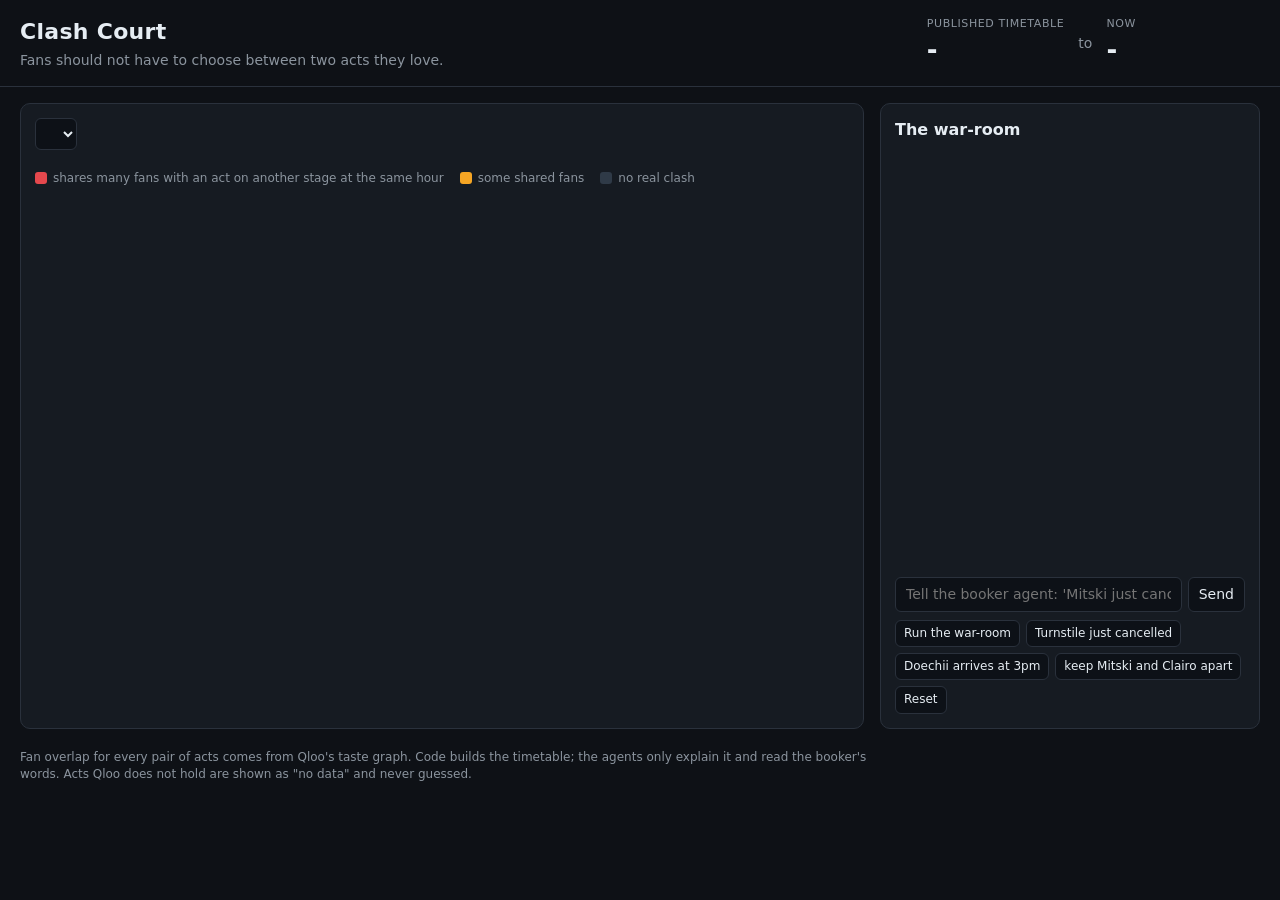
==== static/clash.html @ cb3096f1 "Clash Court phase 4: API with server-held state and versions, war-room page with animated referee mo" ====
<!doctype html>
<html lang="en">
<head>
<meta charset="utf-8">
<meta name="viewport" content="width=device-width, initial-scale=1">
<title>Clash Court</title>
<meta name="description" content="An AI war-room that builds a festival timetable so fans do not have to choose between two acts they love.">
<link rel="stylesheet" href="/static/clash.css">
</head>
<body>
<header>
  <div class="brand">
    <h1>Clash Court</h1>
    <p class="tag">Fans should not have to choose between two acts they love.</p>
  </div>
  <div class="score">
    <div><span class="label">Published timetable</span><span id="pub" class="num">-</span></div>
    <div class="arrow">to</div>
    <div><span class="label">Now</span><span id="now" class="num">-</span></div>
    <div id="cut" class="cut"></div>
  </div>
</header>

<main>
  <section class="board">
    <div class="bar">
      <select id="festival" aria-label="Festival"></select>
      <span id="festnote" class="note"></span>
    </div>
    <div id="grid" class="grid" aria-live="polite"></div>
    <div class="legend">
      <span><i class="sw hot"></i>shares many fans with an act on another stage at the same hour</span>
      <span><i class="sw warm"></i>some shared fans</span>
      <span><i class="sw cool"></i>no real clash</span>
    </div>
    <div id="worst" class="worst"></div>
  </section>

  <aside class="room">
    <h2>The war-room</h2>
    <div id="feed" class="feed"></div>
    <div id="rules" class="rules"></div>
    <form id="cmd" class="cmd" autocomplete="off">
      <input id="text" placeholder="Tell the booker agent: 'Mitski just cancelled', 'Doechii arrives at 3pm'" maxlength="300">
      <button type="submit">Send</button>
    </form>
    <div class="chips">
      <button data-cmd="Run">Run the war-room</button>
      <button data-cmd="Turnstile just cancelled">Turnstile just cancelled</button>
      <button data-cmd="Doechii arrives at 3pm">Doechii arrives at 3pm</button>
      <button data-cmd="keep Mitski and Clairo apart">keep Mitski and Clairo apart</button>
      <button data-cmd="Reset">Reset</button>
    </div>
  </aside>
</main>

<footer>
  Fan overlap for every pair of acts comes from Qloo's taste graph. Code builds the timetable; the agents only explain
  it and read the booker's words. Acts Qloo does not hold are shown as "no data" and never guessed.
</footer>
<script src="/static/clash.js"></script>
</body>
</html>
---- static/clash.css ----
:root {
  --bg: #0e1116; --panel: #161b22; --line: #2a313c; --text: #e6edf3; --muted: #8b949e;
  --hot: #e5484d; --warm: #f5a524; --cool: #2f3a47; --accent: #7c6cff; --good: #3fb950;
}
* { box-sizing: border-box; }
body { margin: 0; background: var(--bg); color: var(--text); font: 14px/1.45 system-ui, -apple-system, Segoe UI, sans-serif; }
header { display: flex; flex-wrap: wrap; gap: 16px; justify-content: space-between; align-items: center;
  padding: 16px 20px; border-bottom: 1px solid var(--line); }
h1 { margin: 0; font-size: 22px; letter-spacing: .3px; }
.tag { margin: 2px 0 0; color: var(--muted); }
.score { display: flex; align-items: center; gap: 14px; }
.score .label { display: block; font-size: 11px; color: var(--muted); text-transform: uppercase; letter-spacing: .6px; }
.num { font-size: 26px; font-weight: 700; font-variant-numeric: tabular-nums; }
.arrow { color: var(--muted); }
.cut { font-weight: 700; color: var(--good); min-width: 110px; }
main { display: grid; grid-template-columns: minmax(0, 1fr) 380px; gap: 16px; padding: 16px 20px; }
@media (max-width: 1000px) { main { grid-template-columns: 1fr; } }
.board, .room { background: var(--panel); border: 1px solid var(--line); border-radius: 10px; padding: 14px; min-width: 0; }
.bar { display: flex; gap: 10px; align-items: center; margin-bottom: 10px; flex-wrap: wrap; }
select, input, button { font: inherit; color: var(--text); background: #0d1117; border: 1px solid var(--line); border-radius: 6px; padding: 6px 10px; }
button { cursor: pointer; }
button:hover { border-color: var(--accent); }
.note { color: var(--muted); font-size: 12px; }
.grid { display: grid; gap: 4px; overflow-x: auto; }
.grid .h { font-size: 11px; color: var(--muted); text-transform: uppercase; letter-spacing: .5px; padding: 4px; }
.grid .t { font-size: 12px; color: var(--muted); padding: 8px 4px; font-variant-numeric: tabular-nums; }
.cell { background: var(--cool); border-radius: 6px; padding: 6px 8px; min-height: 40px; transition: background .4s, transform .3s;
  border: 1px solid transparent; }
.cell .a { font-weight: 600; white-space: nowrap; overflow: hidden; text-overflow: ellipsis; }
.cell .c { font-size: 11px; opacity: .85; white-space: nowrap; overflow: hidden; text-overflow: ellipsis; }
.cell.warm { background: #5a4214; border-color: var(--warm); }
.cell.hot { background: #5c1d22; border-color: var(--hot); }
.cell.empty { background: transparent; border: 1px dashed var(--line); }
.cell.moved { transform: scale(1.06); box-shadow: 0 0 0 2px var(--accent); }
.cell.nodata .a::after { content: " (no data)"; font-weight: 400; color: var(--muted); }
.legend { display: flex; gap: 16px; flex-wrap: wrap; margin-top: 10px; color: var(--muted); font-size: 12px; }
.sw { display: inline-block; width: 12px; height: 12px; border-radius: 3px; margin-right: 6px; vertical-align: -2px; }
.sw.hot { background: var(--hot); } .sw.warm { background: var(--warm); } .sw.cool { background: var(--cool); }
.worst { margin-top: 12px; font-size: 13px; }
.worst h3 { margin: 0 0 6px; font-size: 13px; color: var(--muted); font-weight: 600; }
.room h2 { margin: 0 0 8px; font-size: 16px; }
.feed { height: 420px; overflow-y: auto; display: flex; flex-direction: column; gap: 8px; padding-right: 4px; }
.msg { border-left: 3px solid var(--line); padding: 4px 8px; background: #0d1117; border-radius: 0 6px 6px 0; animation: in .25s ease-out; }
.msg .who { font-size: 11px; text-transform: uppercase; letter-spacing: .5px; color: var(--muted); }
.msg.booker { border-color: var(--accent); }
.msg.fan { border-color: var(--hot); }
.msg.referee { border-color: var(--good); }
.msg.error { border-color: var(--warm); }
@keyframes in { from { opacity: 0; transform: translateY(4px); } to { opacity: 1; transform: none; } }
.rules { font-size: 12px; color: var(--muted); margin: 8px 0; }
.rules span { display: inline-block; border: 1px solid var(--line); border-radius: 999px; padding: 2px 8px; margin: 2px; }
.cmd { display: flex; gap: 6px; }
.cmd input { flex: 1; min-width: 0; }
.chips { display: flex; flex-wrap: wrap; gap: 6px; margin-top: 8px; }
.chips button { font-size: 12px; padding: 4px 8px; }
footer { color: var(--muted); font-size: 12px; padding: 4px 20px 24px; max-width: 900px; }
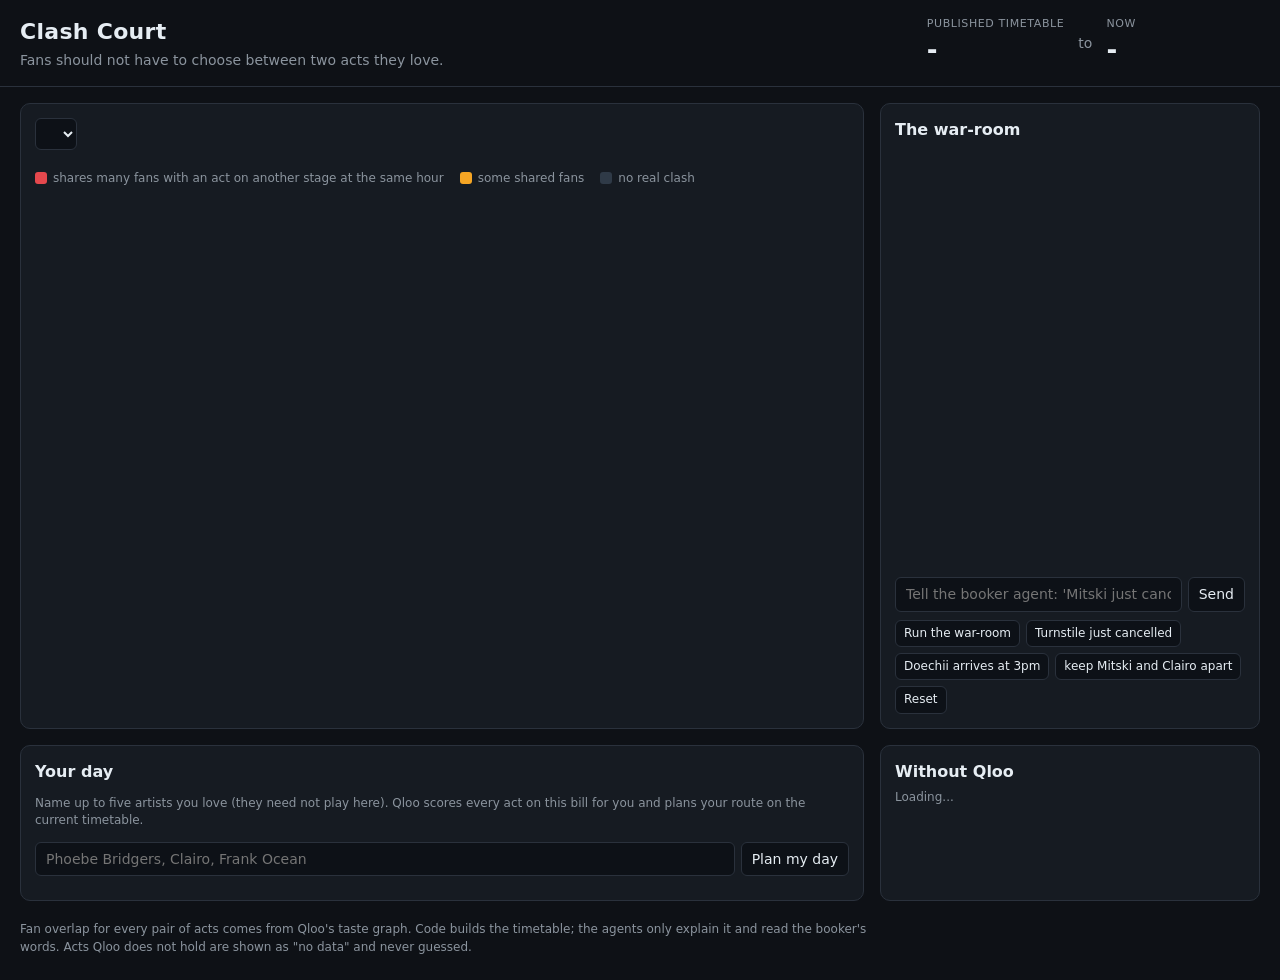
==== commit 809b4baa: "Clash Court phase 5: fan route with clash flags, fan reports weigh the re-plan, model-alone comparis" ====
--- a/static/clash.html
+++ b/static/clash.html
@@ -36,10 +36,27 @@
     <div id="worst" class="worst"></div>
   </section>
 
+  <section class="board fan">
+    <h2>Your day</h2>
+    <p class="note">Name up to five artists you love (they need not play here). Qloo scores every act on this bill for you
+      and plans your route on the current timetable.</p>
+    <form id="routeform" class="cmd" autocomplete="off">
+      <input id="favs" placeholder="Phoebe Bridgers, Clairo, Frank Ocean" maxlength="300">
+      <button type="submit">Plan my day</button>
+    </form>
+    <div id="route" class="route"></div>
+  </section>
+
+  <aside class="room proof">
+    <h2>Without Qloo</h2>
+    <div id="baseline" class="note">Loading...</div>
+  </aside>
+
   <aside class="room">
     <h2>The war-room</h2>
     <div id="feed" class="feed"></div>
     <div id="rules" class="rules"></div>
+    <div id="demand" class="rules"></div>
     <form id="cmd" class="cmd" autocomplete="off">
       <input id="text" placeholder="Tell the booker agent: 'Mitski just cancelled', 'Doechii arrives at 3pm'" maxlength="300">
       <button type="submit">Send</button>
--- a/static/clash.css
+++ b/static/clash.css
@@ -54,3 +54,15 @@
 .chips { display: flex; flex-wrap: wrap; gap: 6px; margin-top: 8px; }
 .chips button { font-size: 12px; padding: 4px 8px; }
 footer { color: var(--muted); font-size: 12px; padding: 4px 20px 24px; max-width: 900px; }
+.fan h2, .proof h2 { margin: 0 0 6px; font-size: 16px; }
+.route { margin-top: 10px; display: grid; gap: 4px; }
+.route .r { display: grid; grid-template-columns: 52px 1fr; gap: 8px; padding: 6px 8px; background: #0d1117; border-radius: 6px; }
+.route .r.top { border-left: 3px solid var(--good); }
+.route .must { color: var(--warm); font-weight: 600; }
+.route .t { color: var(--muted); font-variant-numeric: tabular-nums; }
+.proof .big { font-size: 22px; font-weight: 700; color: var(--warm); }
+.proof p { margin: 6px 0; }
+main { grid-template-areas: "board room" "fan proof"; }
+.board:not(.fan) { grid-area: board; } .fan { grid-area: fan; }
+.room:not(.proof) { grid-area: room; } .proof { grid-area: proof; }
+@media (max-width: 1000px) { main { grid-template-areas: "board" "room" "fan" "proof"; } }
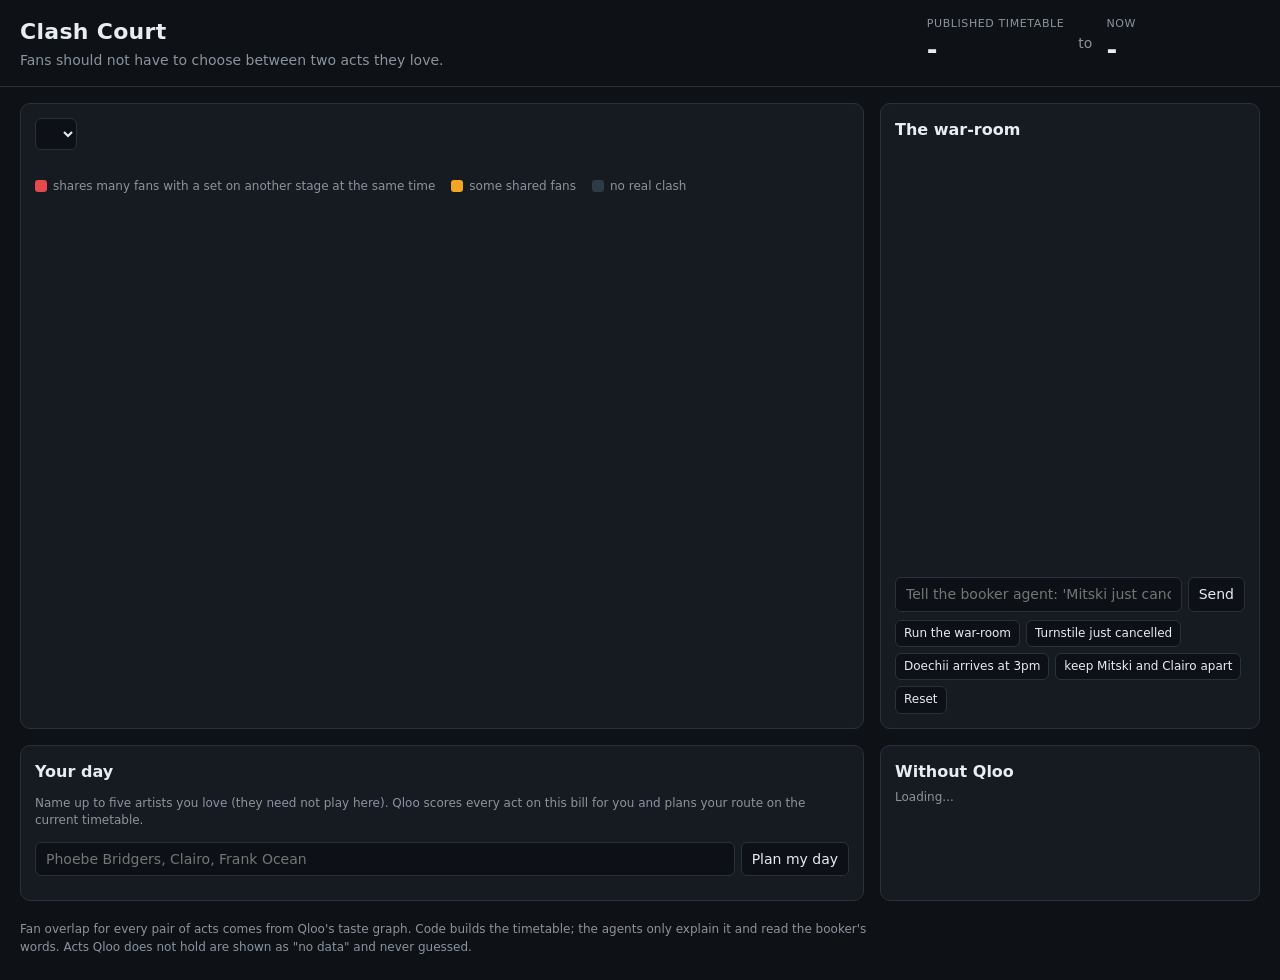
==== commit 60fb3442: "Clash Court on real set times: overlap in minutes, set lengths kept, timeline view, fan route by int" ====
--- a/static/clash.html
+++ b/static/clash.html
@@ -29,7 +29,7 @@
     </div>
     <div id="grid" class="grid" aria-live="polite"></div>
     <div class="legend">
-      <span><i class="sw hot"></i>shares many fans with an act on another stage at the same hour</span>
+      <span><i class="sw hot"></i>shares many fans with a set on another stage at the same time</span>
       <span><i class="sw warm"></i>some shared fans</span>
       <span><i class="sw cool"></i>no real clash</span>
     </div>
--- a/static/clash.css
+++ b/static/clash.css
@@ -66,3 +66,11 @@
 .board:not(.fan) { grid-area: board; } .fan { grid-area: fan; }
 .room:not(.proof) { grid-area: room; } .proof { grid-area: proof; }
 @media (max-width: 1000px) { main { grid-template-areas: "board" "room" "fan" "proof"; } }
+.grid { align-items: start; }
+.axis, .col { position: relative; }
+.col { background: #0d1117; border-radius: 6px; }
+.tick { position: absolute; left: 0; font-size: 11px; color: var(--muted); transform: translateY(-6px); font-variant-numeric: tabular-nums; }
+.line { position: absolute; left: 0; right: 0; border-top: 1px dashed #222a35; }
+.col .cell { position: absolute; left: 3px; right: 3px; overflow: hidden; min-height: 0; padding: 3px 6px; }
+.grid { overflow: visible; padding-bottom: 8px; }
+@media (max-width: 700px) { .board:not(.fan) { overflow-x: auto; } }
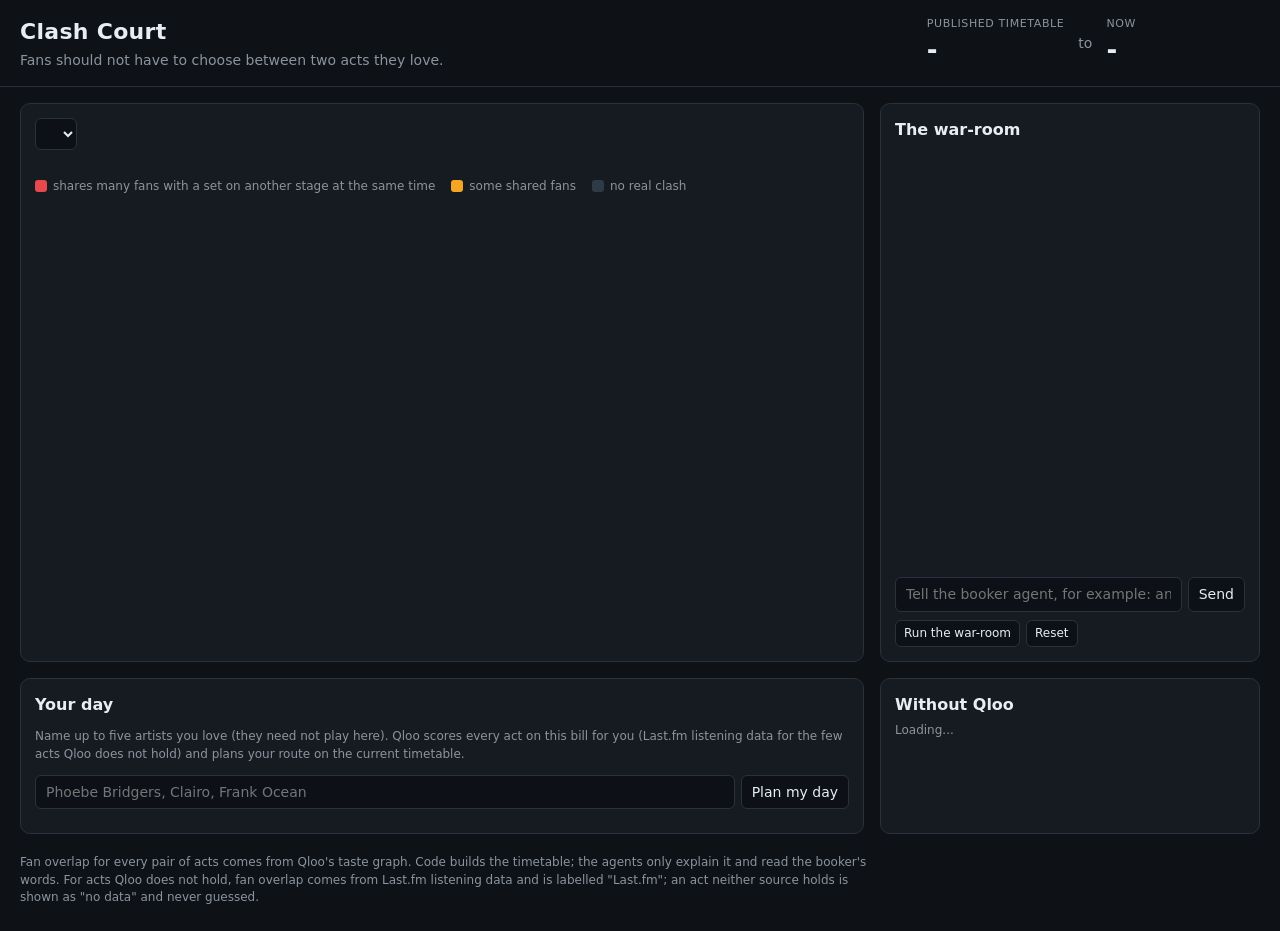
==== commit 762ac41f: "Clash Court demo pass: example booker orders per festival, phone layout fix, minimum move gain 0.01," ====
--- a/static/clash.html
+++ b/static/clash.html
@@ -39,7 +39,7 @@
   <section class="board fan">
     <h2>Your day</h2>
     <p class="note">Name up to five artists you love (they need not play here). Qloo scores every act on this bill for you
-      and plans your route on the current timetable.</p>
+      (Last.fm listening data for the few acts Qloo does not hold) and plans your route on the current timetable.</p>
     <form id="routeform" class="cmd" autocomplete="off">
       <input id="favs" placeholder="Phoebe Bridgers, Clairo, Frank Ocean" maxlength="300">
       <button type="submit">Plan my day</button>
@@ -58,14 +58,12 @@
     <div id="rules" class="rules"></div>
     <div id="demand" class="rules"></div>
     <form id="cmd" class="cmd" autocomplete="off">
-      <input id="text" placeholder="Tell the booker agent: 'Mitski just cancelled', 'Doechii arrives at 3pm'" maxlength="300">
+      <input id="text" placeholder="Tell the booker agent, for example: an act just cancelled" maxlength="300">
       <button type="submit">Send</button>
     </form>
     <div class="chips">
       <button data-cmd="Run">Run the war-room</button>
-      <button data-cmd="Turnstile just cancelled">Turnstile just cancelled</button>
-      <button data-cmd="Doechii arrives at 3pm">Doechii arrives at 3pm</button>
-      <button data-cmd="keep Mitski and Clairo apart">keep Mitski and Clairo apart</button>
+      <span id="examples"></span>
       <button data-cmd="Reset">Reset</button>
     </div>
   </aside>
@@ -73,7 +71,8 @@
 
 <footer>
   Fan overlap for every pair of acts comes from Qloo's taste graph. Code builds the timetable; the agents only explain
-  it and read the booker's words. Acts Qloo does not hold are shown as "no data" and never guessed.
+  it and read the booker's words. For acts Qloo does not hold, fan overlap comes from Last.fm
+  listening data and is labelled "Last.fm"; an act neither source holds is shown as "no data" and never guessed.
 </footer>
 <script src="/static/clash.js"></script>
 </body>
--- a/static/clash.css
+++ b/static/clash.css
@@ -14,10 +14,11 @@
 .arrow { color: var(--muted); }
 .cut { font-weight: 700; color: var(--good); min-width: 110px; }
 main { display: grid; grid-template-columns: minmax(0, 1fr) 380px; gap: 16px; padding: 16px 20px; }
-@media (max-width: 1000px) { main { grid-template-columns: 1fr; } }
+@media (max-width: 1000px) { main { grid-template-columns: minmax(0, 1fr); } }
 .board, .room { background: var(--panel); border: 1px solid var(--line); border-radius: 10px; padding: 14px; min-width: 0; }
 .bar { display: flex; gap: 10px; align-items: center; margin-bottom: 10px; flex-wrap: wrap; }
 select, input, button { font: inherit; color: var(--text); background: #0d1117; border: 1px solid var(--line); border-radius: 6px; padding: 6px 10px; }
+select { max-width: 100%; }
 button { cursor: pointer; }
 button:hover { border-color: var(--accent); }
 .note { color: var(--muted); font-size: 12px; }
@@ -33,6 +34,8 @@
 .cell.empty { background: transparent; border: 1px dashed var(--line); }
 .cell.moved { transform: scale(1.06); box-shadow: 0 0 0 2px var(--accent); }
 .cell.nodata .a::after { content: " (no data)"; font-weight: 400; color: var(--muted); }
+.cell.lastfm { outline: 1.5px dotted var(--muted); outline-offset: -3px; }
+.cell.lastfm .a::after { content: " (Last.fm)"; font-weight: 400; color: var(--muted); }
 .legend { display: flex; gap: 16px; flex-wrap: wrap; margin-top: 10px; color: var(--muted); font-size: 12px; }
 .sw { display: inline-block; width: 12px; height: 12px; border-radius: 3px; margin-right: 6px; vertical-align: -2px; }
 .sw.hot { background: var(--hot); } .sw.warm { background: var(--warm); } .sw.cool { background: var(--cool); }
@@ -53,6 +56,7 @@
 .cmd input { flex: 1; min-width: 0; }
 .chips { display: flex; flex-wrap: wrap; gap: 6px; margin-top: 8px; }
 .chips button { font-size: 12px; padding: 4px 8px; }
+#examples { display: contents; }
 footer { color: var(--muted); font-size: 12px; padding: 4px 20px 24px; max-width: 900px; }
 .fan h2, .proof h2 { margin: 0 0 6px; font-size: 16px; }
 .route { margin-top: 10px; display: grid; gap: 4px; }
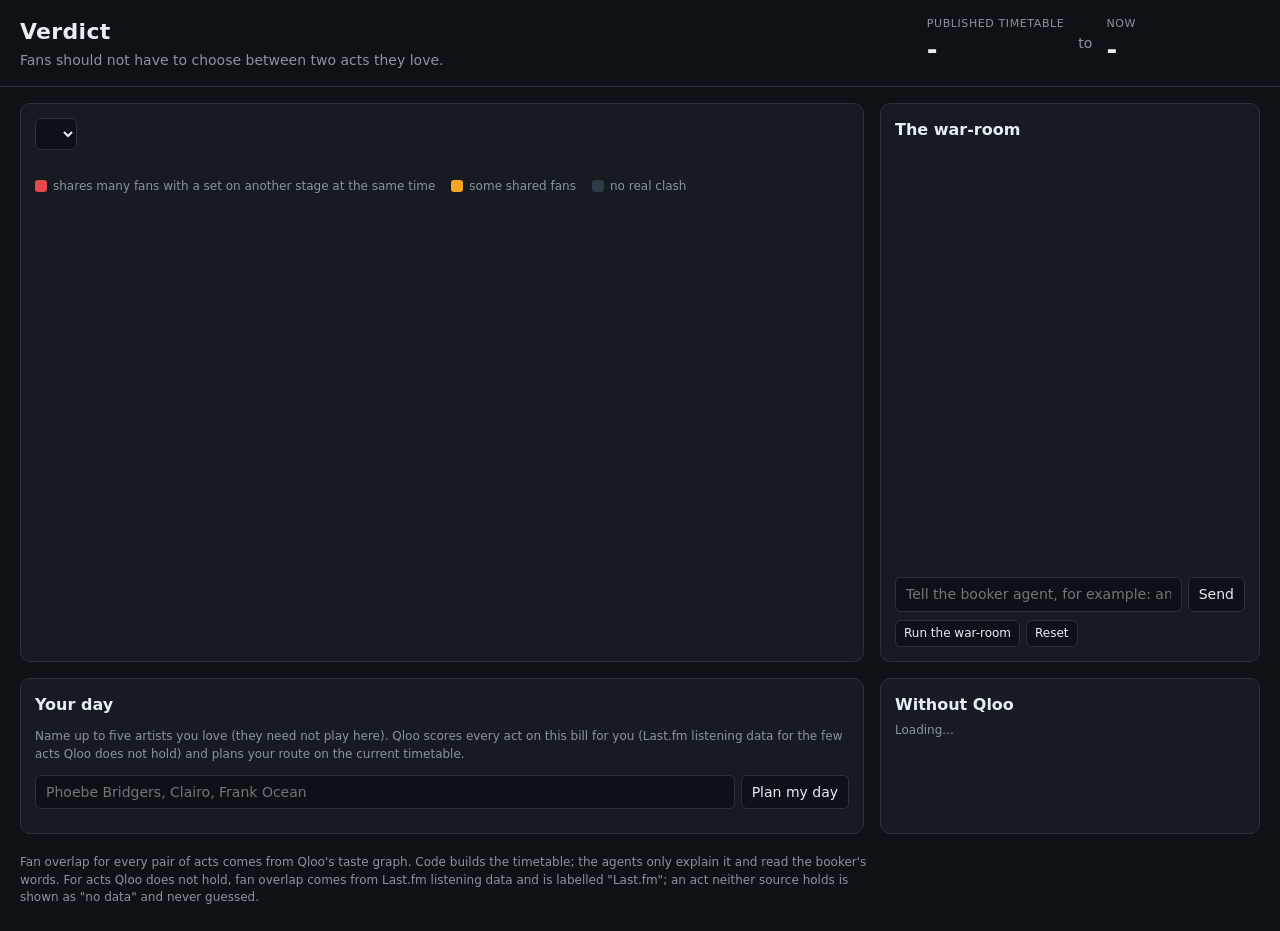
==== commit 92ca0105: "Verdict (renamed from Clash Court): front page leads with the result (Qloo makes GPT-6 Astra better)" ====
--- a/static/clash.html
+++ b/static/clash.html
@@ -3,14 +3,14 @@
 <head>
 <meta charset="utf-8">
 <meta name="viewport" content="width=device-width, initial-scale=1">
-<title>Clash Court</title>
+<title>Verdict</title>
 <meta name="description" content="An AI war-room that builds a festival timetable so fans do not have to choose between two acts they love.">
 <link rel="stylesheet" href="/static/clash.css">
 </head>
 <body>
 <header>
   <div class="brand">
-    <h1>Clash Court</h1>
+    <h1>Verdict</h1>
     <p class="tag">Fans should not have to choose between two acts they love.</p>
   </div>
   <div class="score">
